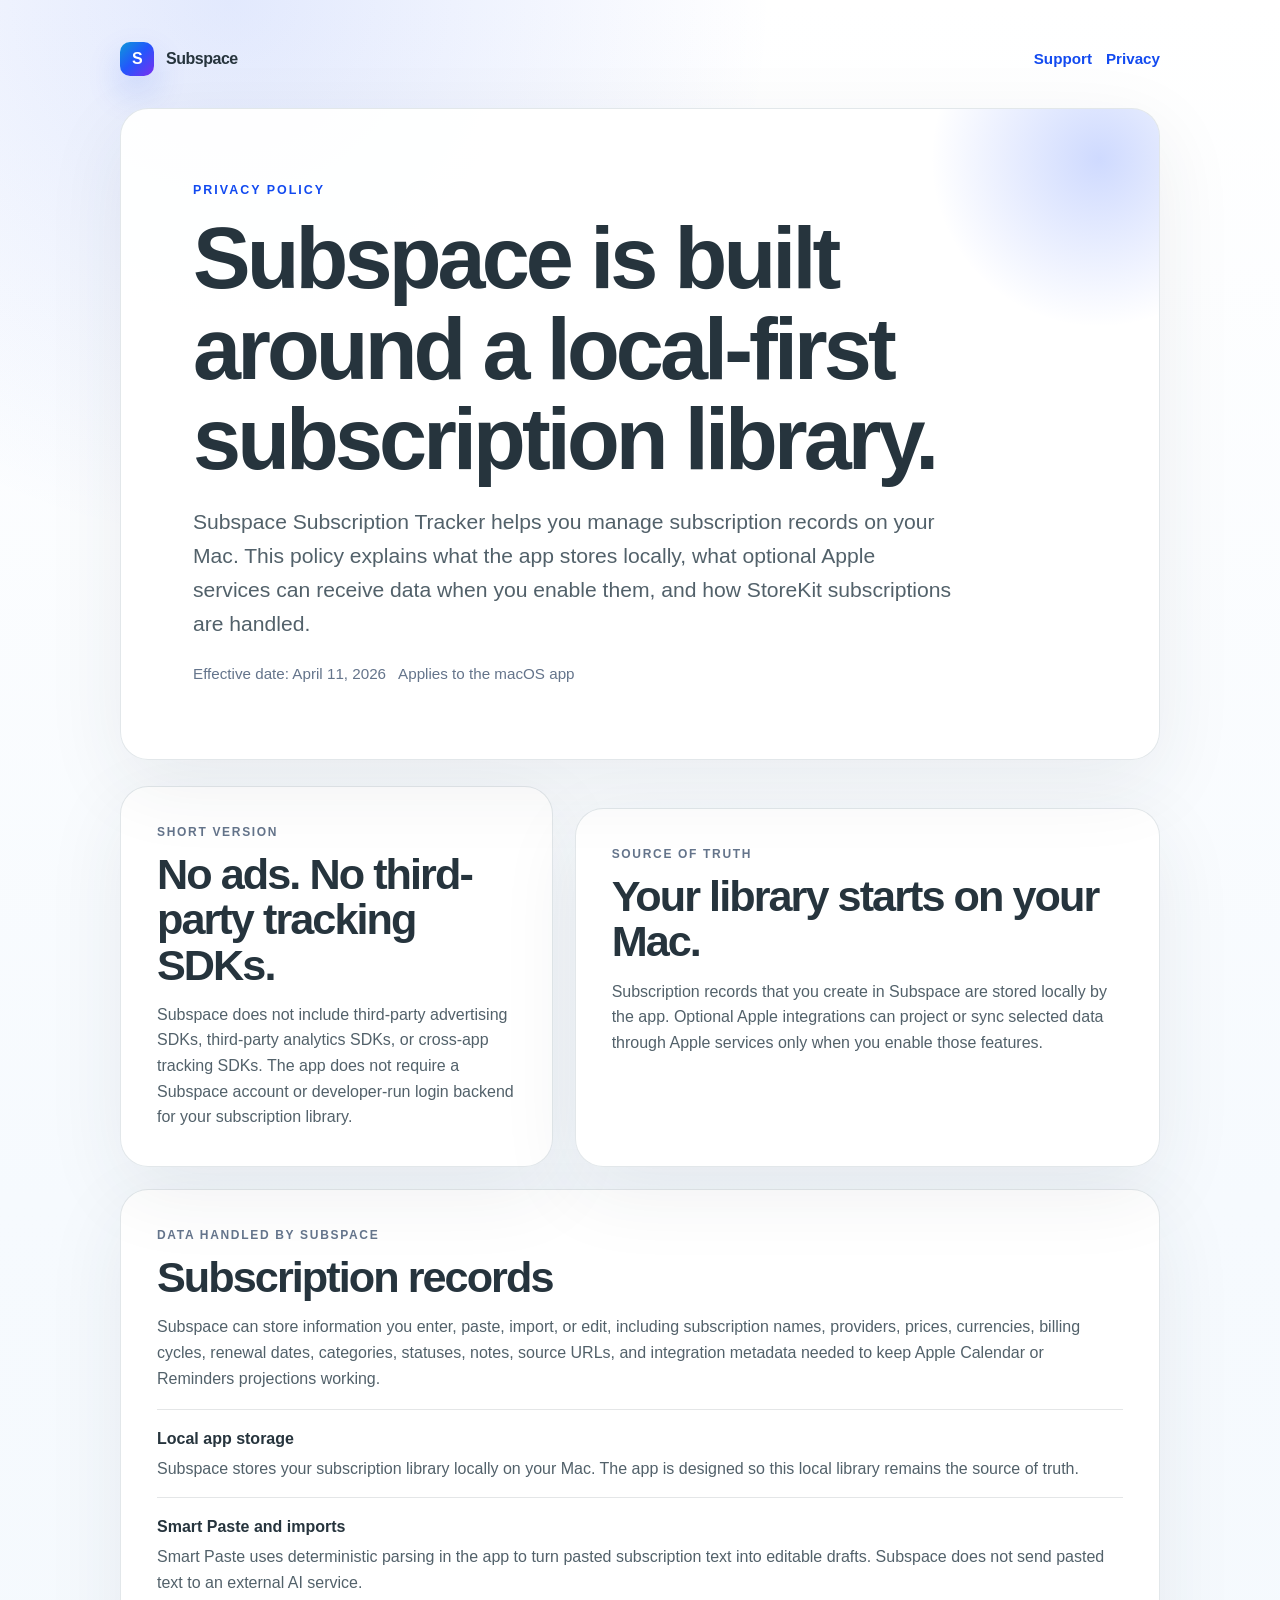
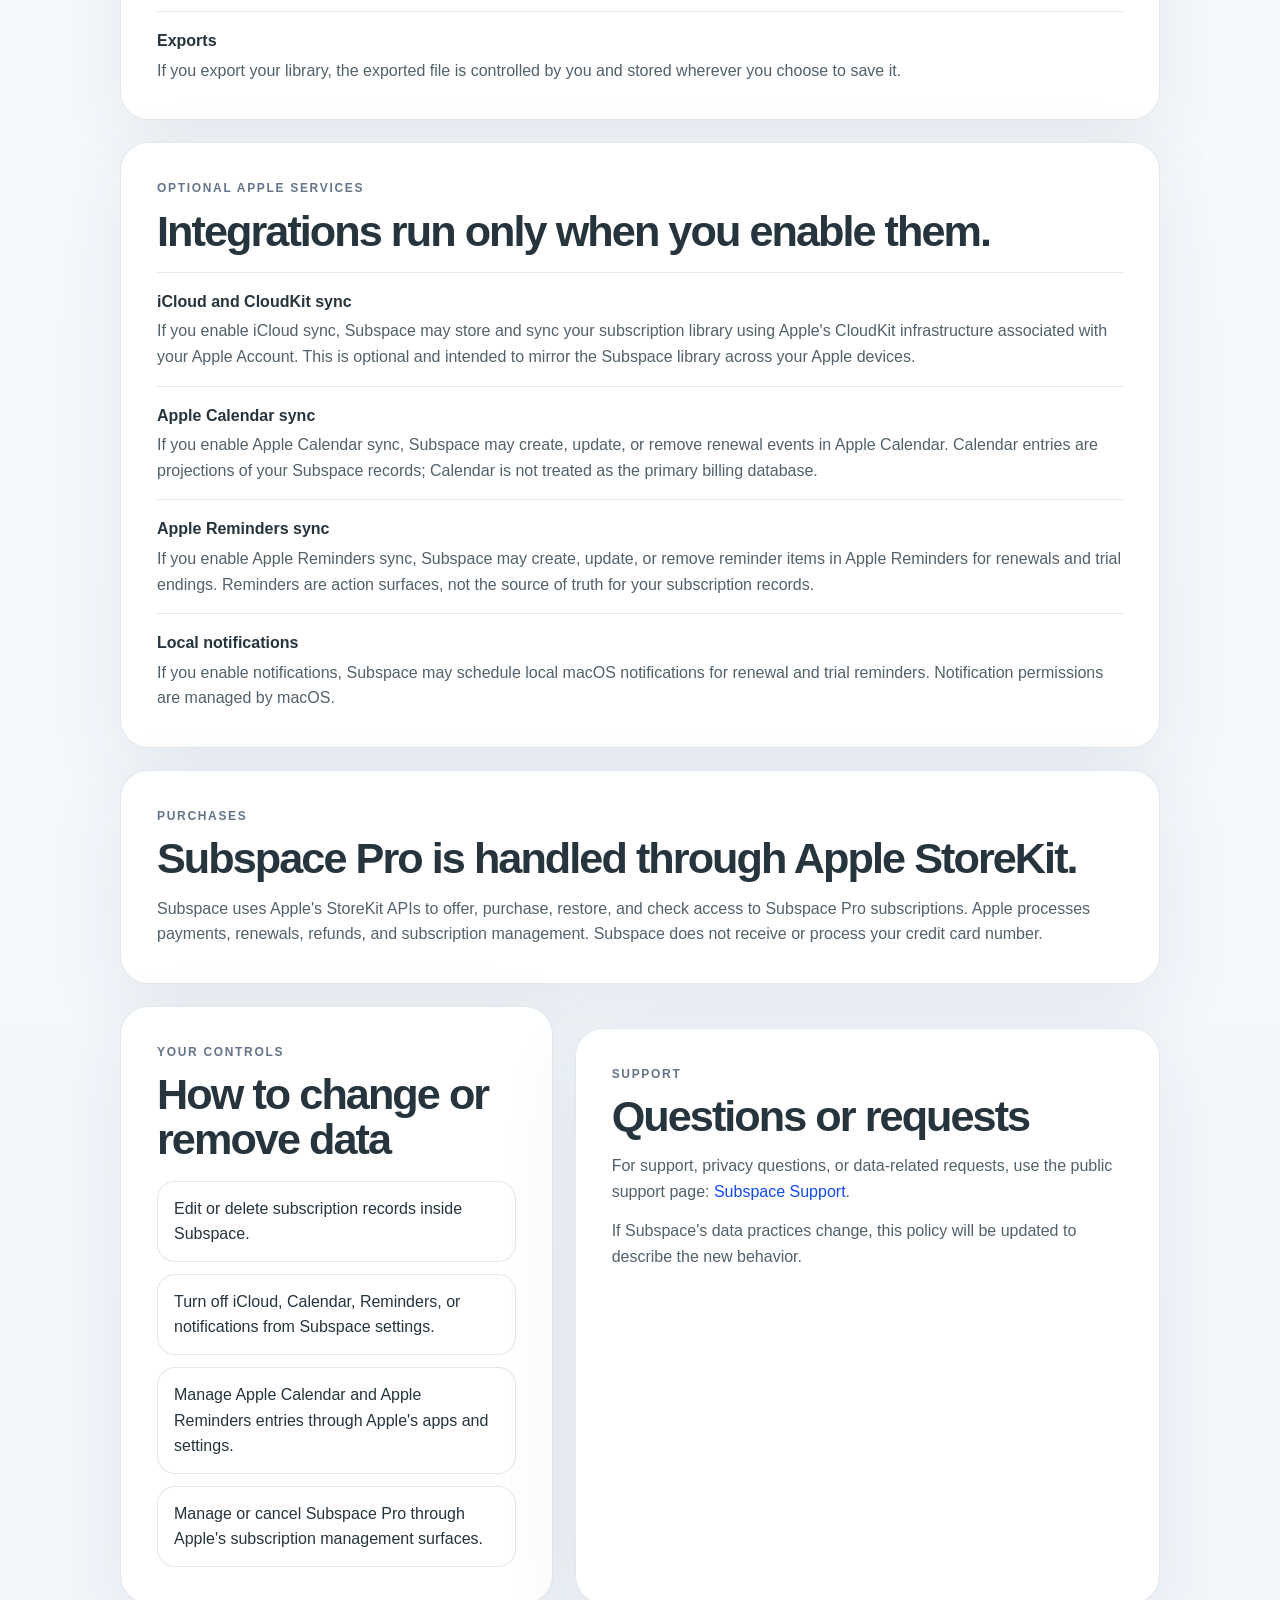
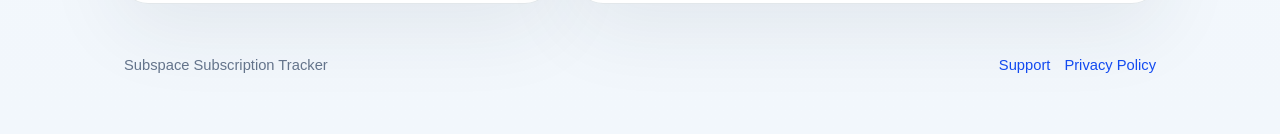
==== privacy/index.html @ a5fef714 "Publish Subspace public pages" ====
<!doctype html>
<html lang="en">
  <head>
    <meta charset="utf-8">
    <meta name="viewport" content="width=device-width, initial-scale=1">
    <title>Subspace Privacy Policy</title>
    <meta name="description" content="Privacy Policy for Subspace Subscription Tracker, a local-first macOS app.">
    <link rel="stylesheet" href="../assets/styles.css">
  </head>
  <body>
    <main class="site-shell">
      <nav class="topbar" aria-label="Primary">
        <a class="brand" href="../" aria-label="Subspace home">
          <span class="brand-mark">S</span>
          <span>Subspace</span>
        </a>
        <div class="nav-links">
          <a href="../support/">Support</a>
          <a href="./" aria-current="page">Privacy</a>
        </div>
      </nav>

      <section class="hero">
        <p class="eyebrow">Privacy Policy</p>
        <h1>Subspace is built around a local-first subscription library.</h1>
        <p class="lede">
          Subspace Subscription Tracker helps you manage subscription records on your Mac.
          This policy explains what the app stores locally, what optional Apple services can
          receive data when you enable them, and how StoreKit subscriptions are handled.
        </p>
        <div class="meta-row">
          <span>Effective date: April 11, 2026</span>
          <span>Applies to the macOS app</span>
        </div>
      </section>

      <section class="section-grid" aria-label="Privacy summary">
        <article class="panel">
          <p class="kicker">Short version</p>
          <h2>No ads. No third-party tracking SDKs.</h2>
          <p class="body-copy">
            Subspace does not include third-party advertising SDKs, third-party analytics SDKs,
            or cross-app tracking SDKs. The app does not require a Subspace account or developer-run
            login backend for your subscription library.
          </p>
        </article>

        <article class="panel">
          <p class="kicker">Source of truth</p>
          <h2>Your library starts on your Mac.</h2>
          <p class="body-copy">
            Subscription records that you create in Subspace are stored locally by the app.
            Optional Apple integrations can project or sync selected data through Apple services
            only when you enable those features.
          </p>
        </article>
      </section>

      <section class="panel">
        <p class="kicker">Data handled by Subspace</p>
        <h2>Subscription records</h2>
        <p class="body-copy">
          Subspace can store information you enter, paste, import, or edit, including subscription
          names, providers, prices, currencies, billing cycles, renewal dates, categories, statuses,
          notes, source URLs, and integration metadata needed to keep Apple Calendar or Reminders
          projections working.
        </p>
        <dl class="detail-list">
          <div>
            <dt>Local app storage</dt>
            <dd>
              Subspace stores your subscription library locally on your Mac. The app is designed so
              this local library remains the source of truth.
            </dd>
          </div>
          <div>
            <dt>Smart Paste and imports</dt>
            <dd>
              Smart Paste uses deterministic parsing in the app to turn pasted subscription text into
              editable drafts. Subspace does not send pasted text to an external AI service.
            </dd>
          </div>
          <div>
            <dt>Exports</dt>
            <dd>
              If you export your library, the exported file is controlled by you and stored wherever
              you choose to save it.
            </dd>
          </div>
        </dl>
      </section>

      <section class="panel">
        <p class="kicker">Optional Apple services</p>
        <h2>Integrations run only when you enable them.</h2>
        <dl class="detail-list">
          <div>
            <dt>iCloud and CloudKit sync</dt>
            <dd>
              If you enable iCloud sync, Subspace may store and sync your subscription library using
              Apple's CloudKit infrastructure associated with your Apple Account. This is optional and
              intended to mirror the Subspace library across your Apple devices.
            </dd>
          </div>
          <div>
            <dt>Apple Calendar sync</dt>
            <dd>
              If you enable Apple Calendar sync, Subspace may create, update, or remove renewal events
              in Apple Calendar. Calendar entries are projections of your Subspace records; Calendar is
              not treated as the primary billing database.
            </dd>
          </div>
          <div>
            <dt>Apple Reminders sync</dt>
            <dd>
              If you enable Apple Reminders sync, Subspace may create, update, or remove reminder items
              in Apple Reminders for renewals and trial endings. Reminders are action surfaces, not the
              source of truth for your subscription records.
            </dd>
          </div>
          <div>
            <dt>Local notifications</dt>
            <dd>
              If you enable notifications, Subspace may schedule local macOS notifications for renewal
              and trial reminders. Notification permissions are managed by macOS.
            </dd>
          </div>
        </dl>
      </section>

      <section class="panel">
        <p class="kicker">Purchases</p>
        <h2>Subspace Pro is handled through Apple StoreKit.</h2>
        <p class="body-copy">
          Subspace uses Apple's StoreKit APIs to offer, purchase, restore, and check access to Subspace
          Pro subscriptions. Apple processes payments, renewals, refunds, and subscription management.
          Subspace does not receive or process your credit card number.
        </p>
      </section>

      <section class="section-grid" aria-label="Controls and contact">
        <article class="panel">
          <p class="kicker">Your controls</p>
          <h2>How to change or remove data</h2>
          <ul class="plain-list">
            <li>Edit or delete subscription records inside Subspace.</li>
            <li>Turn off iCloud, Calendar, Reminders, or notifications from Subspace settings.</li>
            <li>Manage Apple Calendar and Apple Reminders entries through Apple's apps and settings.</li>
            <li>Manage or cancel Subspace Pro through Apple's subscription management surfaces.</li>
          </ul>
        </article>

        <article class="panel">
          <p class="kicker">Support</p>
          <h2>Questions or requests</h2>
          <p class="body-copy">
            For support, privacy questions, or data-related requests, use the public support page:
            <a href="../support/">Subspace Support</a>.
          </p>
          <p class="body-copy">
            If Subspace's data practices change, this policy will be updated to describe the new behavior.
          </p>
        </article>
      </section>

      <footer class="footer">
        <span>Subspace Subscription Tracker</span>
        <div class="footer-links">
          <a href="../support/">Support</a>
          <a href="./">Privacy Policy</a>
        </div>
      </footer>
    </main>
  </body>
</html>
---- assets/styles.css ----
:root {
  --canvas: #f6fafe;
  --surface: rgba(255, 255, 255, 0.94);
  --surface-muted: #eef4fa;
  --ink: #26343d;
  --ink-soft: #52616a;
  --ink-muted: #64748b;
  --blue: #124af0;
  --blue-strong: #2356fc;
  --line: rgba(164, 180, 190, 0.32);
  --line-strong: rgba(38, 52, 61, 0.12);
  --warning-bg: #fff8eb;
  --warning-line: #f5d28a;
  --max-width: 1040px;
  color-scheme: light;
}

* {
  box-sizing: border-box;
}

html {
  min-height: 100%;
  background: var(--canvas);
}

body {
  min-height: 100%;
  margin: 0;
  color: var(--ink);
  font-family: ui-sans-serif, -apple-system, BlinkMacSystemFont, "SF Pro Display", "Segoe UI", sans-serif;
  line-height: 1.6;
  background:
    radial-gradient(circle at 18% 0%, rgba(18, 74, 240, 0.12), transparent 34rem),
    linear-gradient(180deg, #ffffff 0%, var(--canvas) 36%, #f2f7fc 100%);
}

a {
  color: var(--blue);
  text-decoration: none;
}

a:hover {
  text-decoration: underline;
}

.site-shell {
  width: min(var(--max-width), calc(100% - 40px));
  margin: 0 auto;
  padding: 28px 0 56px;
}

.topbar {
  display: flex;
  align-items: center;
  justify-content: space-between;
  gap: 24px;
  padding: 14px 0 32px;
}

.brand {
  display: inline-flex;
  align-items: center;
  gap: 12px;
  color: var(--ink);
  font-weight: 780;
  letter-spacing: -0.03em;
  text-decoration: none;
}

.brand-mark {
  display: grid;
  width: 34px;
  height: 34px;
  place-items: center;
  border-radius: 10px;
  color: white;
  font-size: 16px;
  font-weight: 800;
  background: linear-gradient(135deg, #0d98d9 0%, var(--blue-strong) 48%, #7b2ef0 100%);
  box-shadow: 0 16px 34px rgba(18, 74, 240, 0.18);
}

.nav-links {
  display: flex;
  flex-wrap: wrap;
  align-items: center;
  justify-content: flex-end;
  gap: 14px;
  font-size: 0.95rem;
  font-weight: 650;
}

.hero,
.panel {
  border: 1px solid var(--line);
  border-radius: 28px;
  background: var(--surface);
  box-shadow: 0 24px 80px rgba(37, 54, 68, 0.08);
}

.hero {
  position: relative;
  overflow: hidden;
  padding: clamp(34px, 7vw, 72px);
}

.hero::after {
  position: absolute;
  right: -120px;
  top: -130px;
  width: 360px;
  height: 360px;
  content: "";
  border-radius: 50%;
  background: radial-gradient(circle, rgba(35, 86, 252, 0.22), transparent 66%);
  pointer-events: none;
}

.eyebrow {
  margin: 0 0 12px;
  color: var(--blue);
  font-size: 0.78rem;
  font-weight: 800;
  letter-spacing: 0.16em;
  text-transform: uppercase;
}

h1,
h2,
h3 {
  margin: 0;
  color: var(--ink);
  letter-spacing: -0.045em;
  line-height: 1.05;
}

h1 {
  max-width: 780px;
  font-size: clamp(2.5rem, 8vw, 5.4rem);
}

h2 {
  font-size: clamp(1.7rem, 4vw, 2.7rem);
}

h3 {
  font-size: 1.15rem;
}

.lede {
  max-width: 760px;
  margin: 20px 0 0;
  color: var(--ink-soft);
  font-size: clamp(1.06rem, 2.1vw, 1.32rem);
}

.hero-actions {
  display: flex;
  flex-wrap: wrap;
  gap: 12px;
  margin-top: 30px;
}

.button {
  display: inline-flex;
  align-items: center;
  justify-content: center;
  min-height: 44px;
  padding: 0 18px;
  border-radius: 999px;
  font-weight: 760;
  text-decoration: none;
}

.button.primary {
  color: #fff;
  background: var(--blue-strong);
  box-shadow: 0 18px 38px rgba(18, 74, 240, 0.20);
}

.button.secondary {
  color: var(--ink);
  border: 1px solid var(--line);
  background: #fff;
}

.section-grid {
  display: grid;
  grid-template-columns: minmax(0, 0.85fr) minmax(0, 1.15fr);
  gap: 22px;
  margin-top: 26px;
}

.panel {
  padding: clamp(24px, 4vw, 36px);
}

.panel + .panel,
.section-grid + .panel,
.panel + .section-grid {
  margin-top: 22px;
}

.kicker {
  margin: 0 0 10px;
  color: var(--ink-muted);
  font-size: 0.75rem;
  font-weight: 800;
  letter-spacing: 0.14em;
  text-transform: uppercase;
}

.body-copy {
  margin: 14px 0 0;
  color: var(--ink-soft);
}

.plain-list {
  display: grid;
  gap: 12px;
  margin: 18px 0 0;
  padding: 0;
  list-style: none;
}

.plain-list li {
  padding: 14px 16px;
  border: 1px solid var(--line);
  border-radius: 18px;
  background: rgba(255, 255, 255, 0.72);
}

.detail-list {
  display: grid;
  gap: 16px;
  margin: 18px 0 0;
}

.detail-list div {
  padding-top: 16px;
  border-top: 1px solid var(--line-strong);
}

.detail-list dt {
  color: var(--ink);
  font-weight: 780;
}

.detail-list dd {
  margin: 4px 0 0;
  color: var(--ink-soft);
}

.notice {
  margin-top: 22px;
  padding: 18px 20px;
  border: 1px solid var(--warning-line);
  border-radius: 20px;
  color: #6f4a00;
  background: var(--warning-bg);
}

.meta-row {
  display: flex;
  flex-wrap: wrap;
  gap: 12px;
  margin-top: 22px;
  color: var(--ink-muted);
  font-size: 0.95rem;
}

.footer {
  display: flex;
  flex-wrap: wrap;
  align-items: center;
  justify-content: space-between;
  gap: 14px;
  margin-top: 28px;
  padding: 22px 4px 0;
  color: var(--ink-muted);
  font-size: 0.92rem;
}

.footer-links {
  display: flex;
  flex-wrap: wrap;
  gap: 14px;
}

@media (max-width: 760px) {
  .site-shell {
    width: min(100% - 28px, var(--max-width));
    padding-top: 18px;
  }

  .topbar,
  .section-grid {
    display: grid;
    grid-template-columns: 1fr;
  }

  .nav-links {
    justify-content: flex-start;
  }

  .hero,
  .panel {
    border-radius: 22px;
  }
}
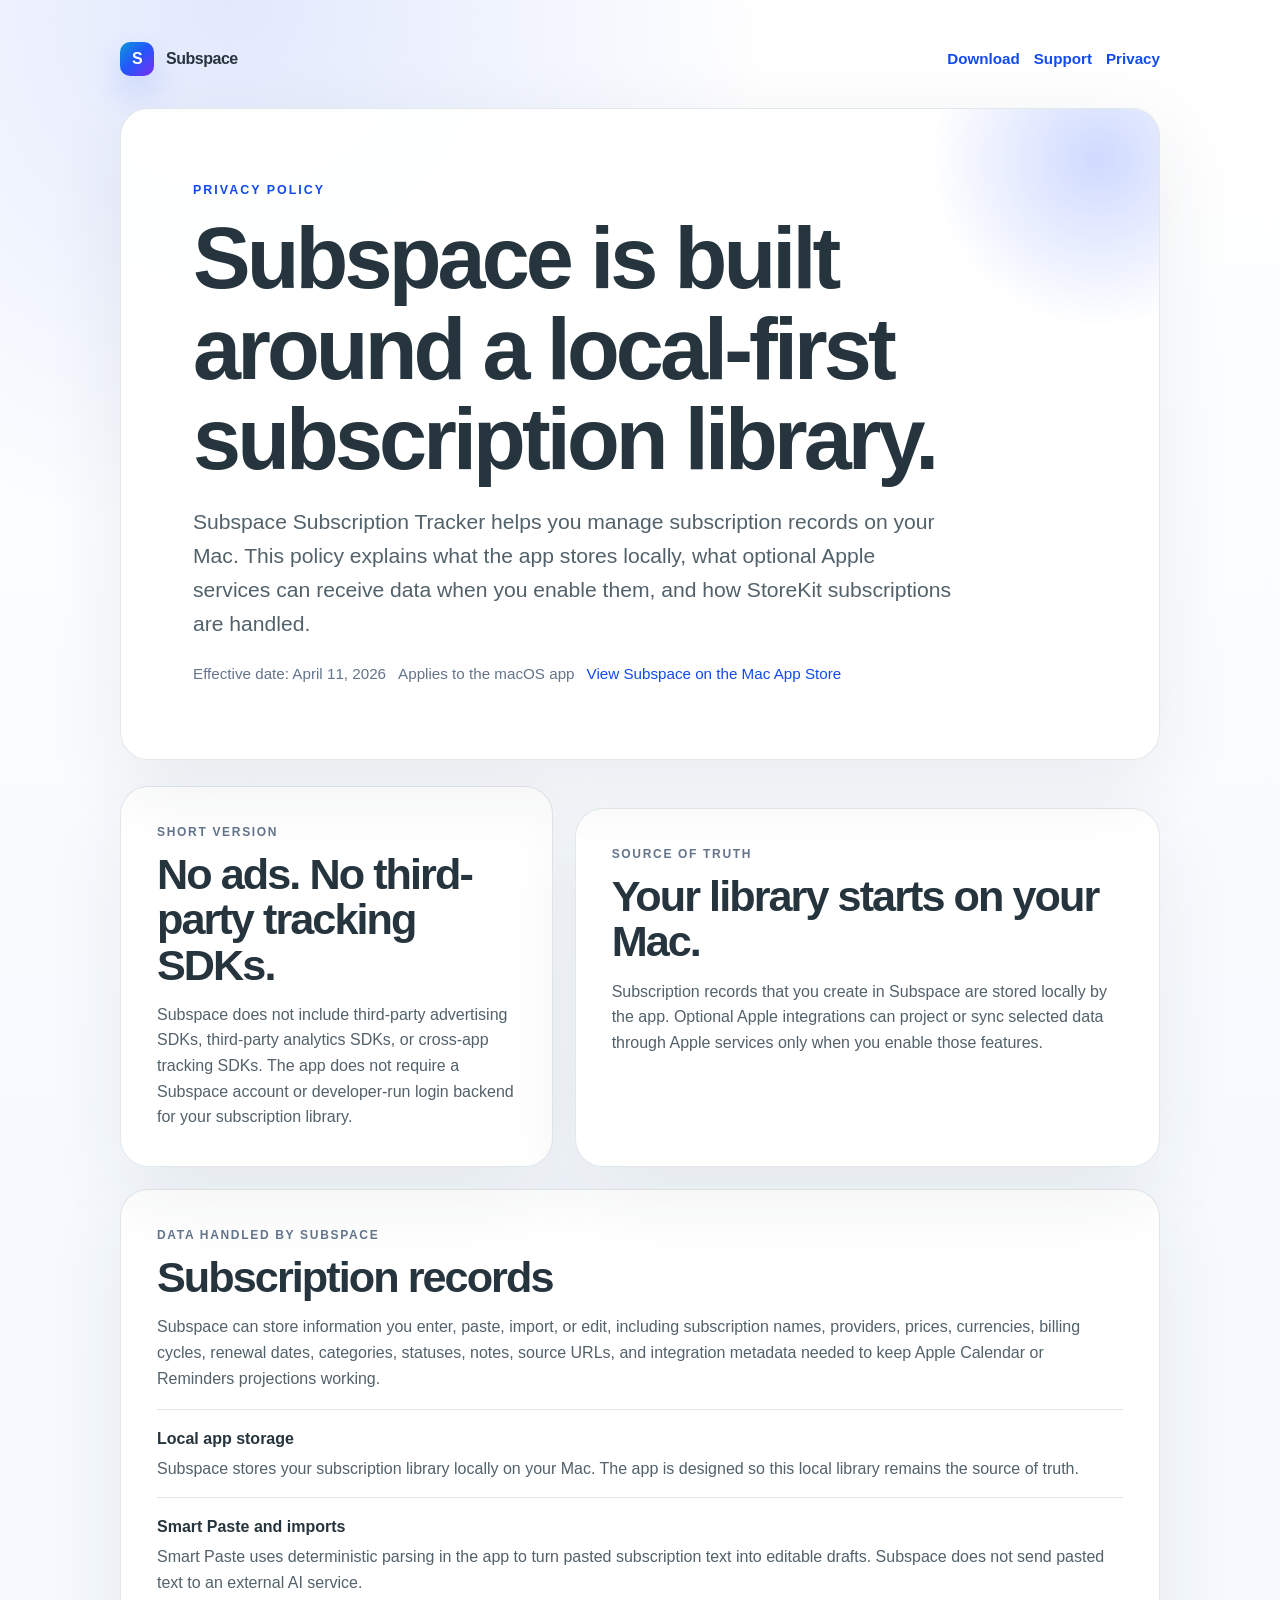
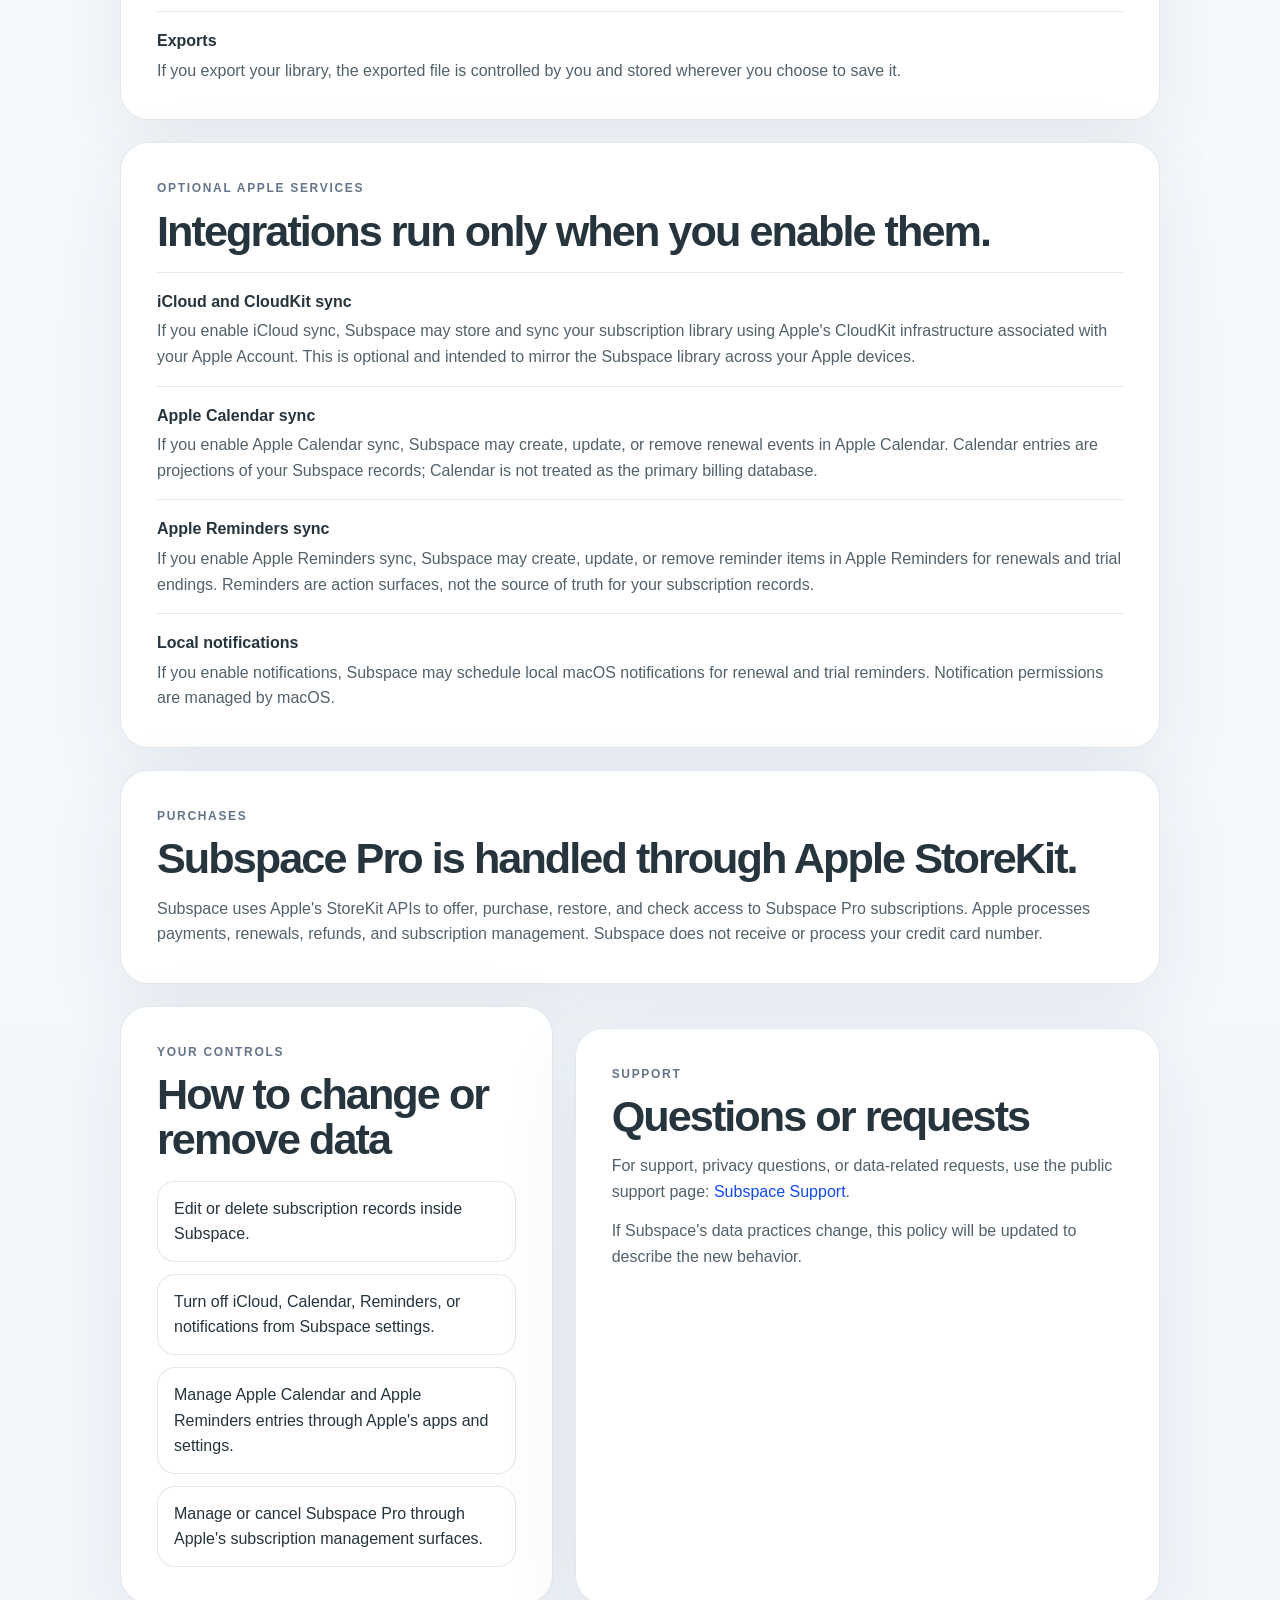
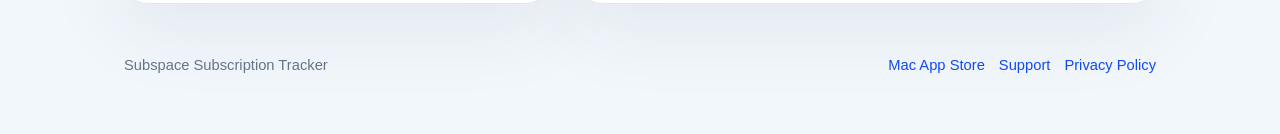
==== commit ffcf0f4c: "Update Subspace App Store links" ====
--- a/privacy/index.html
+++ b/privacy/index.html
@@ -15,6 +15,7 @@
           <span>Subspace</span>
         </a>
         <div class="nav-links">
+          <a href="https://apps.apple.com/app/id6762020336">Download</a>
           <a href="../support/">Support</a>
           <a href="./" aria-current="page">Privacy</a>
         </div>
@@ -31,6 +32,7 @@
         <div class="meta-row">
           <span>Effective date: April 11, 2026</span>
           <span>Applies to the macOS app</span>
+          <a href="https://apps.apple.com/app/id6762020336">View Subspace on the Mac App Store</a>
         </div>
       </section>
 
@@ -166,6 +168,7 @@
       <footer class="footer">
         <span>Subspace Subscription Tracker</span>
         <div class="footer-links">
+          <a href="https://apps.apple.com/app/id6762020336">Mac App Store</a>
           <a href="../support/">Support</a>
           <a href="./">Privacy Policy</a>
         </div>
--- a/assets/styles.css
+++ b/assets/styles.css
@@ -309,3 +309,388 @@
     border-radius: 22px;
   }
 }
+
+body.landing-page {
+  overflow-x: hidden;
+  background:
+    radial-gradient(circle at 8% 8%, rgba(35, 86, 252, 0.16), transparent 28rem),
+    radial-gradient(circle at 82% 0%, rgba(14, 165, 233, 0.13), transparent 24rem),
+    linear-gradient(180deg, #fbfdff 0%, #f4f8fd 44%, #edf4fb 100%);
+}
+
+.landing-page main,
+.landing-footer {
+  width: min(1180px, calc(100% - 48px));
+  margin: 0 auto;
+}
+
+.landing-nav {
+  position: sticky;
+  top: 0;
+  z-index: 20;
+  display: flex;
+  align-items: center;
+  justify-content: space-between;
+  gap: 24px;
+  width: min(1180px, calc(100% - 48px));
+  margin: 0 auto;
+  padding: 18px 0;
+  backdrop-filter: blur(18px);
+}
+
+.landing-hero {
+  display: grid;
+  min-height: calc(100svh - 76px);
+  grid-template-columns: minmax(0, 0.9fr) minmax(420px, 1.1fr);
+  align-items: center;
+  gap: clamp(28px, 5vw, 72px);
+  padding: clamp(42px, 7vw, 92px) 0 clamp(52px, 8vw, 108px);
+}
+
+.hero-copy {
+  max-width: 600px;
+  animation: rise-in 700ms ease both;
+}
+
+.landing-hero h1 {
+  max-width: 620px;
+  font-size: clamp(3.1rem, 7vw, 6.6rem);
+}
+
+.hero-note {
+  max-width: 520px;
+  margin: 18px 0 0;
+  color: var(--ink-muted);
+  font-size: 0.94rem;
+  font-weight: 650;
+}
+
+.store-button {
+  border-radius: 14px;
+}
+
+.hero-visual {
+  position: relative;
+  animation: float-in 800ms 120ms ease both;
+}
+
+.hero-visual::before {
+  position: absolute;
+  inset: -48px -42px auto auto;
+  width: 240px;
+  height: 240px;
+  content: "";
+  border-radius: 999px;
+  background: radial-gradient(circle, rgba(35, 86, 252, 0.24), transparent 68%);
+  filter: blur(4px);
+}
+
+.product-shot {
+  margin: 0;
+}
+
+.product-shot img,
+.screenshot-tile img {
+  display: block;
+  width: 100%;
+  height: auto;
+}
+
+.hero-shot {
+  position: relative;
+  overflow: hidden;
+  border: 1px solid rgba(128, 148, 160, 0.26);
+  border-radius: 34px;
+  background: rgba(255, 255, 255, 0.92);
+  box-shadow: 0 38px 110px rgba(36, 52, 65, 0.18);
+}
+
+.hero-shot img {
+  aspect-ratio: 16 / 9;
+  object-fit: cover;
+  object-position: left top;
+}
+
+.hero-shot figcaption {
+  position: absolute;
+  right: 18px;
+  bottom: 18px;
+  max-width: 300px;
+  padding: 10px 12px;
+  border: 1px solid rgba(255, 255, 255, 0.44);
+  border-radius: 16px;
+  color: #f8fbff;
+  background: rgba(9, 22, 40, 0.56);
+  box-shadow: 0 16px 38px rgba(9, 22, 40, 0.22);
+  backdrop-filter: blur(14px);
+  font-size: 0.82rem;
+  font-weight: 760;
+  line-height: 1.35;
+}
+
+.landing-section {
+  display: grid;
+  grid-template-columns: minmax(0, 0.82fr) minmax(0, 1.18fr);
+  gap: clamp(28px, 5vw, 72px);
+  align-items: start;
+  padding: clamp(58px, 8vw, 106px) 0;
+  border-top: 1px solid var(--line);
+}
+
+.landing-section h2,
+.final-cta h2 {
+  max-width: 780px;
+  font-size: clamp(2.2rem, 5.4vw, 4.8rem);
+}
+
+.media-section {
+  align-items: center;
+  grid-template-columns: 1fr;
+  gap: clamp(26px, 4vw, 48px);
+}
+
+.media-section > div:first-child {
+  max-width: 900px;
+}
+
+.video-slot {
+  overflow: hidden;
+  border: 1px solid rgba(128, 148, 160, 0.26);
+  border-radius: clamp(24px, 3vw, 38px);
+  background: #091628;
+  box-shadow: 0 36px 94px rgba(36, 52, 65, 0.18);
+}
+
+.tour-video {
+  display: block;
+  width: 100%;
+  aspect-ratio: 16 / 9;
+  object-fit: cover;
+  background: #091628;
+}
+
+.split-section {
+  align-items: start;
+}
+
+.promise-list {
+  display: grid;
+  gap: 26px;
+}
+
+.promise-list article,
+.pricing-grid article {
+  padding-top: 22px;
+  border-top: 1px solid var(--line-strong);
+}
+
+.promise-list p,
+.pricing-grid p,
+.integration-list dd {
+  margin: 8px 0 0;
+  color: var(--ink-soft);
+}
+
+.screenshot-strip {
+  display: grid;
+  grid-template-columns: 1.35fr 1fr 1fr;
+  gap: 18px;
+  padding: 0 0 clamp(58px, 8vw, 100px);
+}
+
+.screenshot-tile {
+  position: relative;
+  display: block;
+  min-height: 270px;
+  margin: 0;
+  overflow: hidden;
+  border: 1px solid rgba(128, 148, 160, 0.24);
+  border-radius: 28px;
+  background: rgba(255, 255, 255, 0.78);
+  box-shadow: 0 24px 72px rgba(36, 52, 65, 0.10);
+  transition: transform 180ms ease, box-shadow 180ms ease;
+}
+
+.screenshot-tile.large {
+  min-height: 360px;
+  grid-row: span 2;
+}
+
+.screenshot-tile:hover {
+  transform: translateY(-3px);
+  box-shadow: 0 30px 86px rgba(36, 52, 65, 0.14);
+}
+
+.screenshot-tile img {
+  height: 100%;
+  min-height: inherit;
+  object-fit: cover;
+  object-position: left top;
+}
+
+.screenshot-tile figcaption {
+  position: absolute;
+  left: 18px;
+  bottom: 18px;
+  padding: 10px 12px;
+  border: 1px solid var(--line);
+  border-radius: 999px;
+  color: var(--ink);
+  background: rgba(255, 255, 255, 0.84);
+  box-shadow: 0 14px 34px rgba(36, 52, 65, 0.10);
+  backdrop-filter: blur(14px);
+  font-size: 0.82rem;
+  font-weight: 760;
+}
+
+.integration-list {
+  display: grid;
+  gap: 20px;
+  margin: 0;
+}
+
+.integration-list div {
+  display: grid;
+  grid-template-columns: 190px 1fr;
+  gap: 20px;
+  padding-top: 20px;
+  border-top: 1px solid var(--line-strong);
+}
+
+.integration-list dt {
+  color: var(--ink);
+  font-weight: 820;
+}
+
+.pricing-grid {
+  display: grid;
+  grid-template-columns: 0.9fr 1.1fr;
+  gap: 28px;
+}
+
+.pricing-grid strong {
+  display: block;
+  margin-top: 12px;
+  color: var(--blue);
+  font-size: clamp(1.8rem, 4vw, 2.8rem);
+  line-height: 1.1;
+  letter-spacing: -0.05em;
+}
+
+.pro-plan {
+  border-color: rgba(18, 74, 240, 0.32);
+}
+
+.final-cta {
+  display: grid;
+  justify-items: center;
+  gap: 22px;
+  padding: clamp(62px, 9vw, 118px) 24px;
+  border: 1px solid rgba(18, 74, 240, 0.16);
+  border-radius: 38px;
+  text-align: center;
+  background:
+    radial-gradient(circle at 50% 0%, rgba(18, 74, 240, 0.16), transparent 36rem),
+    rgba(255, 255, 255, 0.72);
+  box-shadow: 0 32px 90px rgba(36, 52, 65, 0.10);
+}
+
+.final-cta h2 {
+  margin: 0 auto;
+}
+
+.landing-footer {
+  padding-bottom: 46px;
+}
+
+@keyframes rise-in {
+  from {
+    opacity: 0;
+    transform: translateY(18px);
+  }
+
+  to {
+    opacity: 1;
+    transform: translateY(0);
+  }
+}
+
+@keyframes float-in {
+  from {
+    opacity: 0;
+    transform: translateY(22px) scale(0.98);
+  }
+
+  to {
+    opacity: 1;
+    transform: translateY(0) scale(1);
+  }
+}
+
+@media (prefers-reduced-motion: reduce) {
+  .hero-copy,
+  .hero-visual {
+    animation: none;
+  }
+}
+
+@media (max-width: 960px) {
+  .landing-hero,
+  .landing-section,
+  .pricing-grid {
+    grid-template-columns: 1fr;
+  }
+
+  .landing-hero {
+    min-height: auto;
+  }
+
+  .hero-copy {
+    max-width: 720px;
+  }
+
+  .screenshot-strip {
+    grid-template-columns: 1fr;
+  }
+}
+
+@media (max-width: 760px) {
+  .landing-page main,
+  .landing-footer,
+  .landing-nav {
+    width: min(100% - 28px, 1180px);
+  }
+
+  .landing-nav {
+    display: grid;
+    grid-template-columns: 1fr;
+  }
+
+  .landing-hero {
+    padding-top: 30px;
+  }
+
+  .hero-shot {
+    border-radius: 24px;
+  }
+
+  .hero-shot figcaption {
+    position: static;
+    max-width: none;
+    border: 0;
+    border-top: 1px solid var(--line);
+    border-radius: 0;
+    color: var(--ink-soft);
+    background: rgba(255, 255, 255, 0.86);
+    box-shadow: none;
+  }
+
+  .video-slot,
+  .tour-video {
+    min-height: auto;
+  }
+
+  .integration-list div {
+    grid-template-columns: 1fr;
+  }
+}
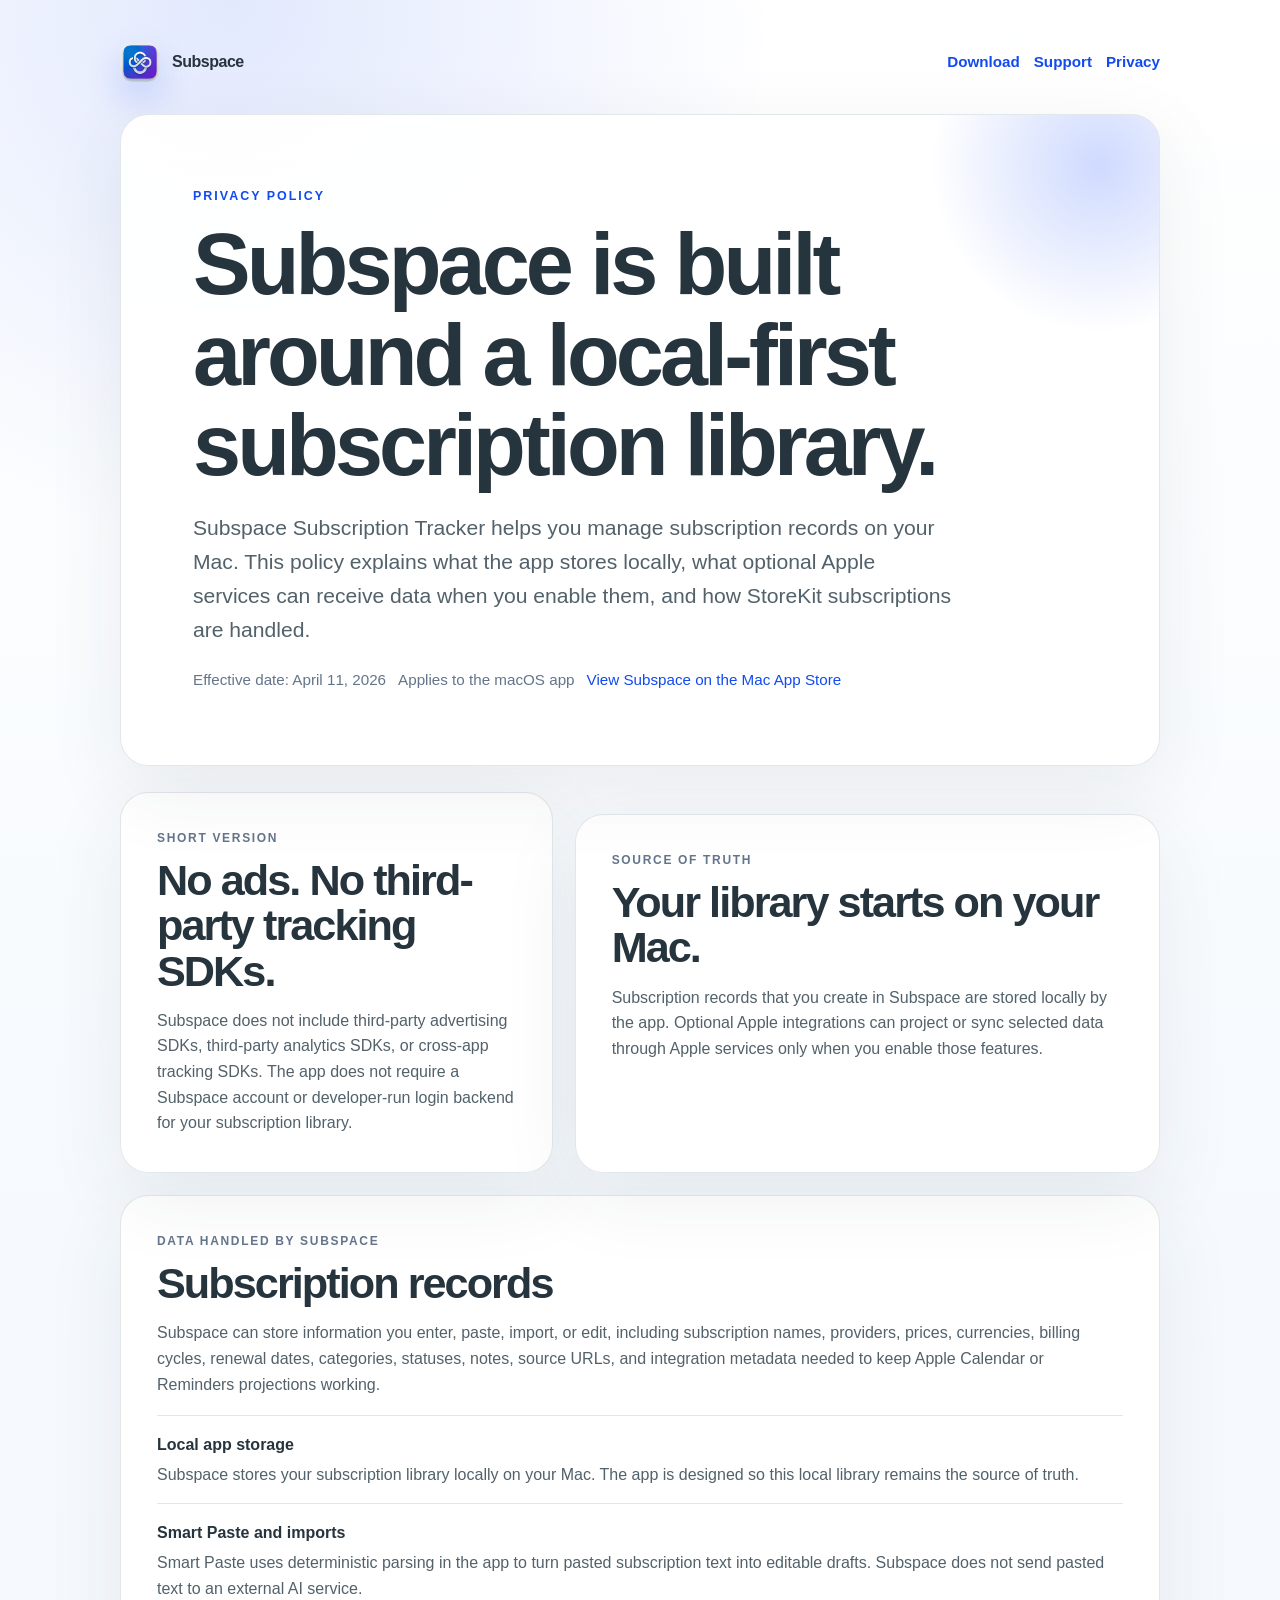
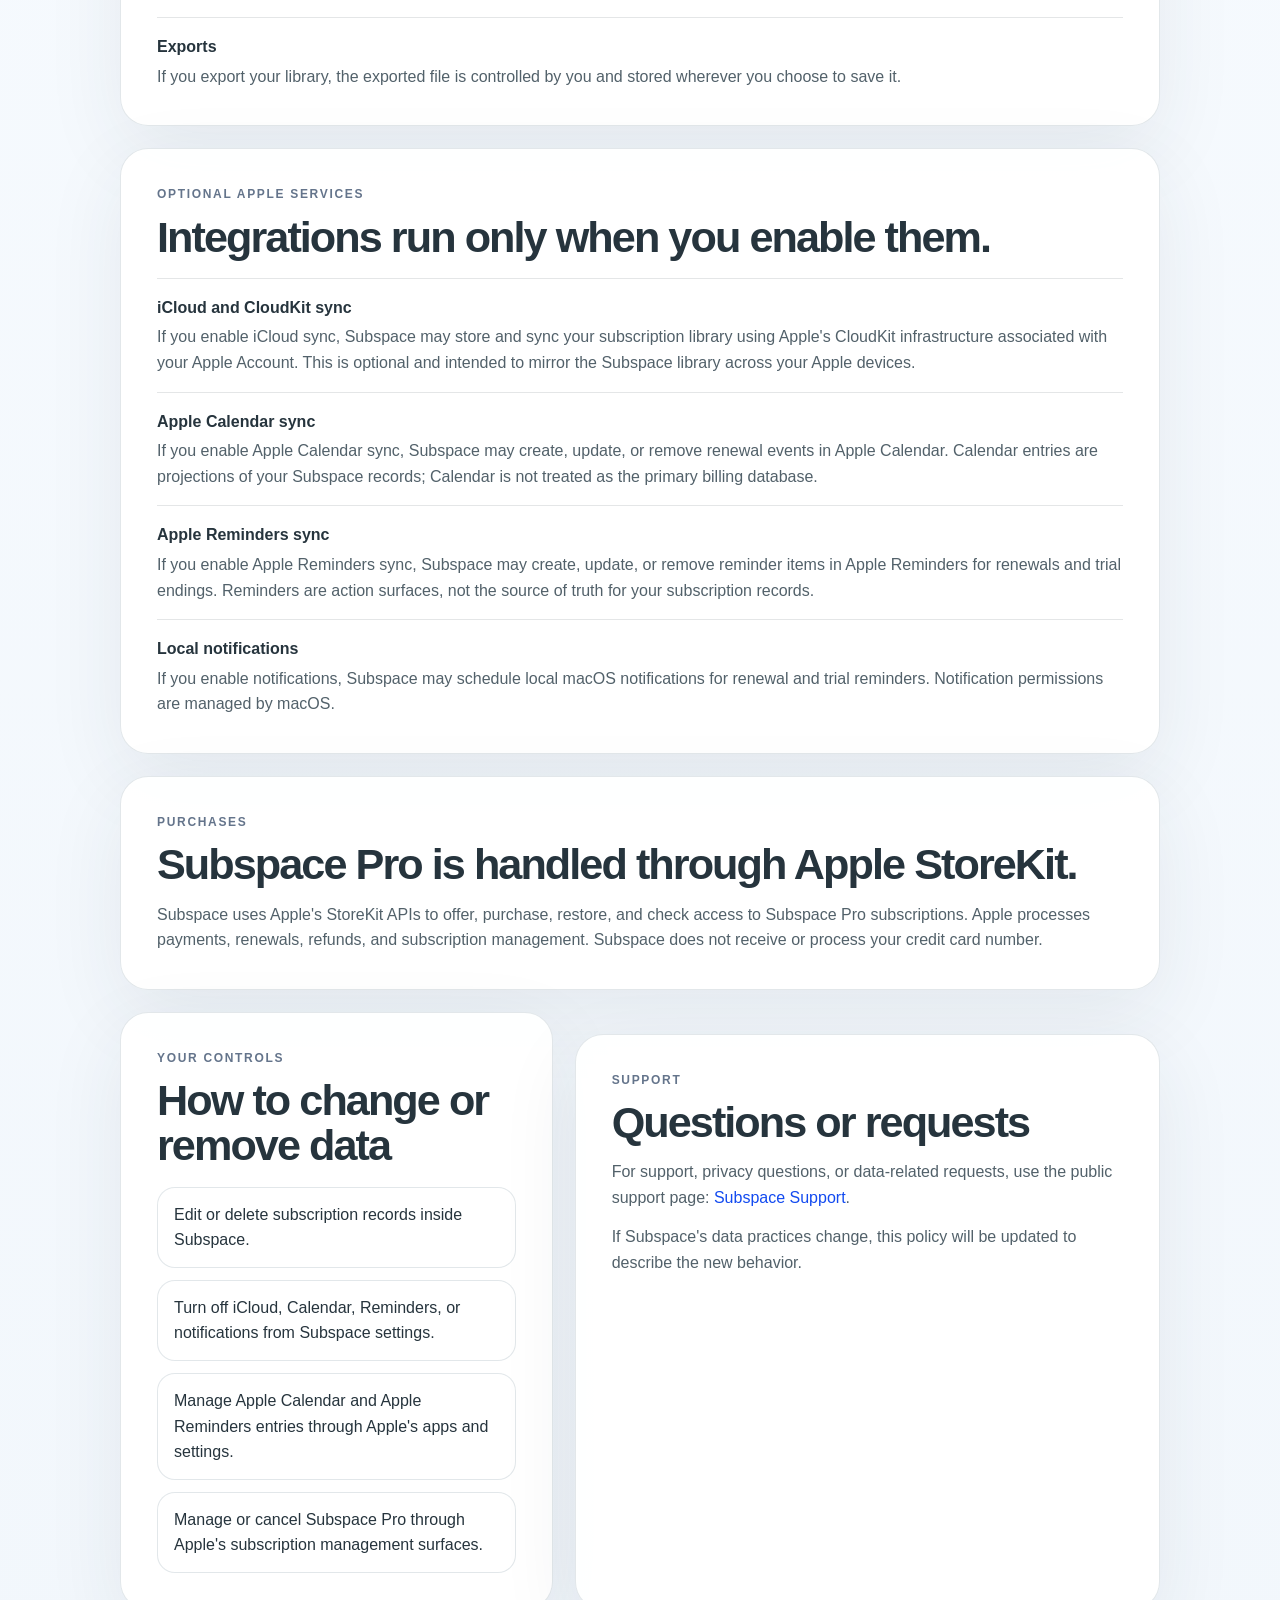
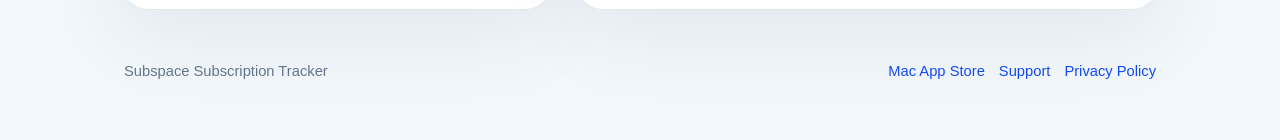
==== commit a25a4c30: "Add official Subspace website logo" ====
--- a/privacy/index.html
+++ b/privacy/index.html
@@ -5,13 +5,17 @@
     <meta name="viewport" content="width=device-width, initial-scale=1">
     <title>Subspace Privacy Policy</title>
     <meta name="description" content="Privacy Policy for Subspace Subscription Tracker, a local-first macOS app.">
+    <link rel="icon" type="image/png" href="../assets/logo.png">
+    <link rel="apple-touch-icon" href="../assets/logo.png">
     <link rel="stylesheet" href="../assets/styles.css">
   </head>
   <body>
     <main class="site-shell">
       <nav class="topbar" aria-label="Primary">
         <a class="brand" href="../" aria-label="Subspace home">
-          <span class="brand-mark">S</span>
+          <span class="brand-mark" aria-hidden="true">
+            <img src="../assets/logo.png" alt="" width="40" height="40" decoding="async">
+          </span>
           <span>Subspace</span>
         </a>
         <div class="nav-links">
--- a/assets/styles.css
+++ b/assets/styles.css
@@ -69,16 +69,22 @@
 }
 
 .brand-mark {
-  display: grid;
-  width: 34px;
-  height: 34px;
-  place-items: center;
-  border-radius: 10px;
-  color: white;
-  font-size: 16px;
-  font-weight: 800;
-  background: linear-gradient(135deg, #0d98d9 0%, var(--blue-strong) 48%, #7b2ef0 100%);
+  display: inline-flex;
+  width: 40px;
+  height: 40px;
+  align-items: center;
+  justify-content: center;
+  overflow: hidden;
+  border-radius: 12px;
+  background: rgba(255, 255, 255, 0.72);
   box-shadow: 0 16px 34px rgba(18, 74, 240, 0.18);
+}
+
+.brand-mark img {
+  display: block;
+  width: 100%;
+  height: 100%;
+  object-fit: cover;
 }
 
 .nav-links {
